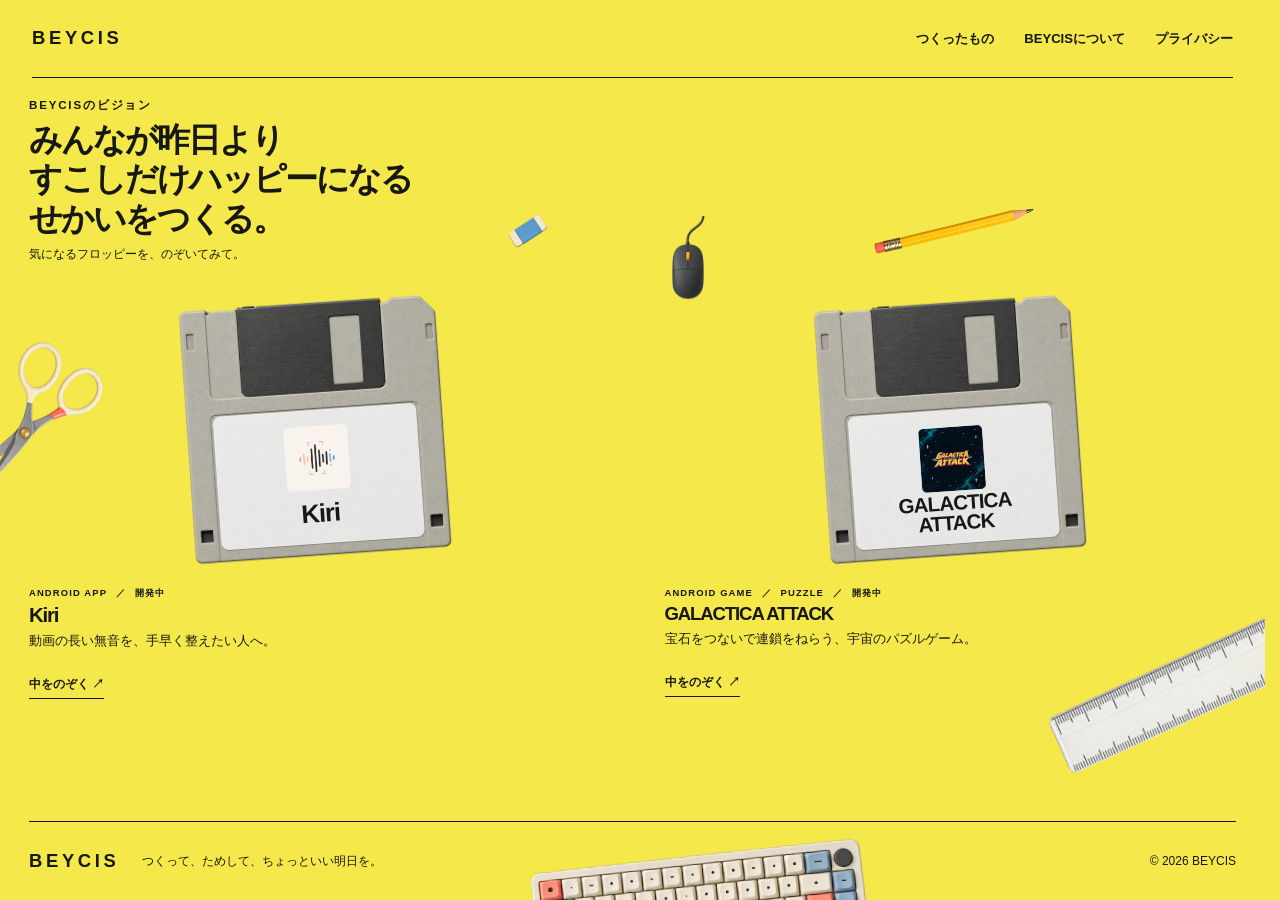
==== index.html @ c4d6bfc3 "トップと製品ページのヘッダーを統一" ====
<!doctype html>
<html lang="ja">
<head>
  <meta charset="utf-8">
  <meta name="viewport" content="width=device-width, initial-scale=1">
  <meta name="description" content="好きなものと、誰かに必要なもの。その重なりから道具や遊びをつくるBEYCIS。KiriとGALACTICA ATTACKを紹介します。">
  <meta name="theme-color" content="#f4e84b">
  <title>BEYCIS — つくって、ためして、ちょっといい明日を。</title>
  <link rel="stylesheet" href="assets/css/site.css?v=header-alignment-1">
</head>
<body class="home-page">
  <header class="site-header">
    <a class="wordmark" href="index.html" aria-label="BEYCIS ホーム">BEYCIS</a>
    <nav class="site-nav" aria-label="メインメニュー">
      <a href="#products">つくったもの</a>
      <a href="about.html">BEYCISについて</a>
      <a href="privacy.html">プライバシー</a>
    </nav>
  </header>

  <div class="desk-sprinkles" aria-hidden="true">
    <img class="desk-prop desk-prop--pencil" src="assets/images/desk-pencil.png" alt="">
    <img class="desk-prop desk-prop--ruler" src="assets/images/desk-ruler.png" alt="">
    <img class="desk-prop desk-prop--eraser" src="assets/images/desk-eraser.png" alt="">
    <img class="desk-prop desk-prop--scissors" src="assets/images/desk-scissors.png" alt="">
    <img class="desk-prop desk-prop--keyboard" src="assets/images/desk-keyboard.png" alt="">
    <img class="desk-prop desk-prop--mouse" src="assets/images/desk-mouse.png" alt="">
  </div>

  <main class="home-dashboard">
    <section class="products-section" id="products" aria-labelledby="products-title">
      <div class="section-heading">
        <div>
          <p class="eyebrow">BEYCISのビジョン</p>
          <h2 id="products-title">みんなが昨日より<br>すこしだけハッピーになる<br>せかいをつくる。</h2>
          <p>気になるフロッピーを、のぞいてみて。</p>
          <div class="carousel-controls" role="group" aria-label="製品を移動">
            <button class="carousel-button" type="button" data-carousel-previous aria-label="前の製品へ" disabled>←</button>
            <button class="carousel-button" type="button" data-carousel-next aria-label="次の製品へ">→</button>
          </div>
        </div>
      </div>

      <div class="product-carousel" data-product-carousel>
        <div class="product-carousel-viewport" data-carousel-viewport tabindex="0" role="region" aria-label="製品一覧。左右にスクロールできます。">
          <div class="product-grid product-track" role="list">
        <!-- 製品を追加するときは、このarticleを複製し、専用ページとロゴを設定してください。 -->
        <article class="product-card product-card--kiri" role="listitem">
          <a class="disk-link" href="products/kiri.html" aria-label="Kiriの紹介を見る">
            <span class="disk-tilt">
              <img class="disk-image" src="assets/images/floppy-disk.png" alt="Kiriのアイコンと名前を印字した白いフロッピーディスク">
              <span class="disk-label" aria-hidden="true">
                <span class="disk-app-icon disk-app-icon--kiri"><img src="assets/images/kiri-app-icon-foreground.png" alt=""></span>
                <span class="disk-name">Kiri</span>
              </span>
            </span>
          </a>
          <div class="product-copy">
            <p class="product-meta">ANDROID APP <span>／</span> 開発中</p>
            <h3>Kiri</h3>
            <p class="product-description">動画の長い無音を、手早く整えたい人へ。</p>
            <a class="text-link" href="products/kiri.html">中をのぞく <span aria-hidden="true">↗</span></a>
          </div>
        </article>

        <article class="product-card product-card--game" role="listitem">
          <a class="disk-link" href="products/galactica-attack.html" aria-label="GALACTICA ATTACKの紹介を見る">
            <span class="disk-tilt">
              <img class="disk-image" src="assets/images/floppy-disk.png" alt="GALACTICA ATTACKのロゴと名前を印字した白いフロッピーディスク">
              <span class="disk-label disk-label--galactica" aria-hidden="true">
                <span class="disk-app-icon"><img src="assets/images/galactica-app-icon.png" alt=""></span>
                <span class="disk-name">GALACTICA<br>ATTACK</span>
              </span>
            </span>
          </a>
          <div class="product-copy">
            <p class="product-meta">ANDROID GAME <span>／</span> PUZZLE <span>／</span> 開発中</p>
            <h3>GALACTICA ATTACK</h3>
            <p class="product-description">宝石をつないで連鎖をねらう、宇宙のパズルゲーム。</p>
            <a class="text-link" href="products/galactica-attack.html">中をのぞく <span aria-hidden="true">↗</span></a>
          </div>
        </article>
          </div>
        </div>
      </div>
    </section>
  </main>

  <footer class="site-footer">
    <a class="wordmark" href="index.html" aria-label="BEYCIS ホーム">BEYCIS</a>
    <p>つくって、ためして、ちょっといい明日を。</p>
    <small>© 2026 BEYCIS</small>
  </footer>
  <script src="assets/js/product-carousel.js?v=vision-4" defer></script>
</body>
</html>
---- assets/css/site.css ----
:root {
  color-scheme: light;
  /* Provisional palette: the final brand colors are still open. */
  --field: #f4e84b;
  --ink: #171714;
  --muted: #4d4d45;
  --rule: #171714;
  --paper: #fffdf3;
  --blue: #a7cdec;
  --coral: #efaa9a;
  --green: #d0dfa9;
  --content: 1240px;
  font-family: "Helvetica Neue", Arial, "Hiragino Kaku Gothic ProN", "Yu Gothic", Meiryo, sans-serif;
}

* { box-sizing: border-box; }
html { scroll-behavior: smooth; scrollbar-gutter: stable; }
body { margin: 0; color: var(--ink); background: var(--field); line-height: 1.65; }
img { display: block; max-width: 100%; }
a { color: inherit; }
.muted { color: var(--muted); }
a:focus-visible { outline: 2px solid currentColor; outline-offset: 5px; }
::selection { color: var(--field); background: var(--ink); }

.site-header,
main,
.site-footer { width: min(calc(100% - 64px), var(--content)); margin-inline: auto; }
.site-header { min-height: 78px; display: flex; align-items: center; justify-content: space-between; gap: 24px; border-bottom: 1px solid var(--rule); }
.wordmark { font-size: 1.15rem; font-weight: 900; letter-spacing: .2em; text-decoration: none; }
.accent-dot { color: #e25238; }
.site-nav { display: flex; flex-wrap: wrap; gap: 30px; }
.site-nav a { font-size: .82rem; font-weight: 700; text-decoration: none; }
.site-nav a:hover, .text-link:hover { text-decoration-thickness: 2px; text-underline-offset: 5px; }
.eyebrow { margin: 0 0 18px; font-size: .72rem; font-weight: 800; letter-spacing: .16em; }
.text-link { display: inline-flex; align-items: center; gap: .28em; padding-bottom: 3px; border-bottom: 1px solid currentColor; font-size: .9rem; font-weight: 800; text-decoration: none; }
.text-link:hover { border-bottom-width: 2px; }

.home-hero { position: relative; min-height: 620px; display: flex; align-items: center; border-bottom: 1px solid var(--rule); }
.hero-copy { max-width: 790px; padding: 88px 0 100px; }
.hero-copy h1 { margin: 0; font-size: clamp(2.6rem, 6.5vw, 5.8rem); font-weight: 800; line-height: 1.22; letter-spacing: -.075em; }
.hero-lead { margin: 26px 0 26px; font-size: 1.06rem; font-weight: 600; }
.hero-note { position: absolute; top: 18%; right: 9%; }
.paper-note { position: relative; width: fit-content; margin: 0; padding: 18px 22px; color: var(--ink); font-size: .95rem; font-weight: 700; line-height: 1.55; }
.paper-note::before { content: ""; position: absolute; top: -8px; left: 50%; width: 66px; height: 14px; transform: translateX(-50%) rotate(-2deg); background: rgba(255,255,255,.52); }
.paper-note--blue { background: var(--blue); transform: rotate(4deg); }
.paper-note--coral { background: var(--coral); transform: rotate(-3deg); }
.hero-stamp { position: absolute; right: 4%; bottom: 13%; width: 105px; height: 105px; display: grid; place-content: center; border: 1px solid var(--ink); border-radius: 50%; text-align: center; font-size: .7rem; font-weight: 800; line-height: 1.15; letter-spacing: .12em; transform: rotate(9deg); }
.hero-stamp span { font-size: .9rem; }

.home-page { position: relative; overflow-x: clip; }
@media (min-width: 901px) {
  .home-dashboard,
  .home-page .site-footer { width: min(calc(100% - 58px), var(--content)); }
}
.home-page .site-header,
.home-dashboard,
.home-page .site-footer { position: relative; z-index: 2; }
.desk-sprinkles { position: absolute; z-index: 1; top: 0; left: 0; width: 100%; height: 100svh; overflow: hidden; pointer-events: none; }
.desk-prop { position: absolute; display: block; height: auto; }
.desk-prop--pencil { top: 18.5%; left: 67%; width: 205px; transform: translateX(var(--desk-drift, 0px)) rotate(122deg); }
.desk-prop--ruler { top: 62.2%; right: -9%; width: clamp(245px, 27vw, 350px); transform: translateX(var(--desk-drift, 0px)) rotate(2deg); }
.desk-prop--eraser { top: 23%; left: 39%; width: 68px; transform: translateX(var(--desk-drift, 0px)) rotate(-11deg); }
.desk-prop--scissors { top: 40.5%; left: -4.3%; width: 180px; transform: translateX(var(--desk-drift, 0px)) rotate(105deg); }
.desk-prop--keyboard { bottom: -115px; left: 40%; width: 390px; transform: translateX(var(--desk-drift, 0px)) rotate(-3deg); }
.desk-prop--mouse { top: 24%; left: 52%; width: 60px; transform: translateX(var(--desk-drift, 0px)); }
.home-dashboard { min-height: calc(100svh - 157px); display: grid; grid-template-columns: 1fr; align-items: start; padding: 18px 0 10px; }
.home-dashboard .products-section { position: relative; min-width: 0; padding: 0; border: 0; }
.home-dashboard .section-heading { position: relative; z-index: 1; display: flex; justify-content: space-between; align-items: end; gap: 24px; margin: 0 0 2px; }
.home-dashboard .section-heading .eyebrow { margin-bottom: 5px; }
.home-dashboard .section-heading h2 { max-width: 940px; font-size: clamp(1.55rem, 2.7vw, 2.05rem); line-height: 1.2; }
.home-dashboard .section-heading > div:first-child > p:nth-of-type(2) { margin: 6px 0 12px; font-size: .78rem; }
.carousel-controls { position: static; display: flex; gap: 10px; margin-top: 12px; }
.carousel-controls[hidden] { display: none; }
.carousel-button { width: 46px; height: 46px; display: grid; place-items: center; border: 1px solid var(--ink); border-radius: 50%; color: var(--ink); background: var(--field); font: inherit; font-size: 1.2rem; cursor: pointer; transition: color .18s ease, background-color .18s ease, transform .18s ease; }
.carousel-button[hidden] { display: none; }
.carousel-button:hover:not(:disabled) { color: var(--field); background: var(--ink); transform: translateX(2px); }
.carousel-button:disabled { opacity: .34; cursor: default; }
.product-carousel-viewport { overflow-x: auto; overflow-y: hidden; scroll-snap-type: x mandatory; scroll-behavior: smooth; scrollbar-width: none; overscroll-behavior-inline: contain; padding: 0; }
.product-carousel-viewport::-webkit-scrollbar { display: none; }
.home-dashboard .product-grid { position: relative; z-index: 1; display: flex; width: 100%; max-width: none; gap: clamp(40px, 5vw, 64px); margin: 0; padding: 0; }
.home-dashboard .product-card { display: flex; flex-direction: column; align-items: stretch; gap: 6px; flex: 0 0 calc((100% - clamp(40px, 5vw, 64px)) / 2); min-width: 0; scroll-snap-align: start; }
.home-dashboard .product-card--kiri .disk-link { width: min(74%, 300px); margin: 0 auto; }
.home-dashboard .disk-link { width: min(74%, 300px); margin-inline: auto; }
.home-dashboard .disk-name { font-size: clamp(1.2rem, 2vw, 1.8rem); }
.home-dashboard .disk-label { gap: 2px; }
.home-dashboard .disk-app-icon { width: clamp(56px, 5vw, 68px); }
.home-dashboard .disk-label--galactica .disk-name { font-size: clamp(.9rem, 1.6vw, 1.35rem); line-height: .98; text-align: center; }
.home-dashboard .product-meta { margin: 0 0 4px; font-size: .59rem; }
.home-dashboard .product-copy h3 { margin: 0 0 5px; font-size: 1.28rem; line-height: 1.1; }
.home-dashboard .product-card--game .product-copy h3 { font-size: clamp(.95rem, 1.45vw, 1.25rem); }
.home-dashboard .product-description { min-height: 2.8em; font-size: .79rem; line-height: 1.5; }
.home-dashboard .product-copy .text-link { margin-top: 8px; font-size: .75rem; }
.home-page .site-footer { grid-template-columns: auto 1fr auto; min-height: 79px; }
.home-page .site-footer small { justify-self: end; }

.products-section { padding: 86px 0 108px; border-bottom: 1px solid var(--rule); }
.section-heading { display: grid; grid-template-columns: 1fr auto; align-items: end; gap: 0 24px; margin-bottom: 56px; }
.section-heading .eyebrow { grid-column: 1 / -1; }
.section-heading h2, .about-heading h2 { margin: 0; font-size: clamp(2rem, 4vw, 3.25rem); line-height: 1.25; letter-spacing: -.06em; }
.section-heading > p:last-child { max-width: 340px; margin: 0 0 4px; font-size: .9rem; }
.product-grid { display: grid; grid-template-columns: repeat(2, minmax(0, 1fr)); align-items: start; gap: 72px clamp(28px, 5vw, 76px); }
.product-card { display: flex; flex-direction: column; align-items: stretch; gap: 26px; min-width: 0; }
.product-card--kiri .disk-link { width: min(100%, 410px); margin: 8px auto 0; }
.disk-link { display: block; text-decoration: none; }
.disk-tilt { position: relative; display: block; transform: rotate(-4deg); transition: transform .22s ease; }
.disk-link:hover .disk-tilt { transform: rotate(0deg); }
.disk-image { width: 100%; height: auto; }
.disk-label { position: absolute; top: 45.5%; left: 17.2%; width: 65.5%; height: 43%; display: flex; flex-direction: column; align-items: center; justify-content: center; gap: 9px; }
.kiri-mark { width: 44px; height: 35px; display: flex; align-items: center; justify-content: center; gap: 4px; }
.kiri-mark span { width: 5px; background: var(--ink); }
.kiri-mark span:nth-child(1) { height: 14px; }
.kiri-mark span:nth-child(2) { height: 30px; }
.kiri-mark span:nth-child(3) { height: 20px; }
.disk-app-icon { width: 68px; aspect-ratio: 1; display: block; flex: 0 0 auto; overflow: hidden; border-radius: 5px; }
.disk-app-icon img { width: 100%; height: 100%; object-fit: contain; }
.disk-app-icon--kiri { background: #f8f3ec; }
.disk-name { font-size: clamp(1.5rem, 3vw, 2.25rem); font-weight: 800; letter-spacing: -.04em; }
.product-meta { margin: 0 0 7px; font-size: .68rem; font-weight: 800; letter-spacing: .12em; }
.product-meta span { padding-inline: 5px; }
.product-copy h3 { margin: 0 0 12px; font-size: 2.6rem; line-height: 1; letter-spacing: -.06em; }
.product-for { margin: 0 0 9px; font-weight: 800; }
.product-description { margin: 0; max-width: 34em; font-size: .92rem; }
.maker-note { width: fit-content; max-width: 100%; margin: 20px 0 24px; padding: 8px 12px; background: var(--coral); font-size: .82rem; font-weight: 700; transform: rotate(-1deg); }
.product-copy .text-link { font-size: .83rem; }
.product-card--game .product-copy h3 { font-size: clamp(2rem, 4vw, 2.6rem); }
.maker-note--blue { background: var(--blue); }
.desk-note { display: flex; flex-direction: column; align-items: flex-start; gap: 22px; }
.product-grid > .desk-note { grid-column: 1 / -1; flex-direction: row; align-items: center; flex-wrap: wrap; }
.desk-note-caption { margin: 0; font-size: .9rem; font-weight: 700; line-height: 1.8; }
.desk-note-index { padding-top: 12px; border-top: 1px solid var(--rule); font-size: .64rem; font-weight: 800; letter-spacing: .16em; }

.about-section { display: grid; grid-template-columns: 1fr 1fr; gap: 56px; padding: 86px 0 104px; }
.about-heading h2 { font-size: clamp(2rem, 4vw, 3.2rem); }
.about-copy { max-width: 600px; font-size: .98rem; }
.about-copy > p { margin: 0 0 18px; }
.operator-info { margin: 36px 0 0; border-top: 1px solid var(--rule); font-size: .82rem; }
.operator-info div { display: grid; grid-template-columns: 120px 1fr; gap: 20px; padding: 10px 0; border-bottom: 1px solid var(--rule); }
.operator-info dt { font-weight: 700; }
.operator-info dd { margin: 0; }
.about-main section { margin-top: 42px; }
.about-manifesto { margin: 24px 0 32px; padding: 15px 18px; background: var(--blue); font-weight: 800; }
.about-principles { display: grid; gap: 0; margin: 18px 0 22px; padding: 0; list-style: none; }
.about-principles li { padding: 12px 0; border-top: 1px solid var(--rule); font-weight: 700; }
.site-footer { display: grid; grid-template-columns: auto 1fr auto auto; align-items: center; gap: 22px; min-height: 86px; border-top: 1px solid var(--rule); }
.site-footer p, .site-footer small { margin: 0; font-size: .75rem; line-height: 1.2; }
.site-footer > a:not(.wordmark) { font-size: .78rem; font-weight: 700; }

.product-page main { padding-bottom: 100px; }
.breadcrumb { margin: 24px 0; font-size: .76rem; }
.breadcrumb a { text-decoration-thickness: 1px; text-underline-offset: 3px; }
.product-hero { display: grid; grid-template-columns: 1.05fr .95fr; align-items: center; gap: 60px; min-height: 490px; padding: 32px 4% 72px; border-bottom: 1px solid var(--rule); }
.product-hero h1 { margin: 0 0 20px; font-size: clamp(3.2rem, 7vw, 6rem); line-height: .95; letter-spacing: -.08em; }
.product-hero .lead { max-width: 540px; margin: 0 0 24px; font-size: 1.08rem; font-weight: 600; }
.status-label { display: inline-block; padding: 5px 10px; border: 1px solid var(--rule); font-size: .72rem; font-weight: 800; letter-spacing: .08em; }
.product-visual { width: min(100%, 300px); margin: auto; }
.product-visual .disk-label { gap: 2px; }
.product-visual .disk-app-icon { width: clamp(56px, 5vw, 68px); }
.product-visual .disk-name { font-size: clamp(1.2rem, 2vw, 1.8rem); }
.product-visual .disk-label--galactica .disk-name { font-size: clamp(.9rem, 1.6vw, 1.35rem); line-height: .98; text-align: center; }
.detail-section { padding: 76px 0; border-bottom: 1px solid var(--rule); }
.detail-section h2 { margin: 0 0 24px; font-size: clamp(1.7rem, 4vw, 2.5rem); letter-spacing: -.05em; }
.detail-intro { max-width: 720px; }
.feature-grid { display: grid; grid-template-columns: repeat(2, 1fr); gap: 0 50px; margin-top: 36px; }
.feature { padding: 22px 0; border-top: 1px solid var(--rule); }
.feature h3 { margin: 0 0 8px; font-size: 1.02rem; }
.feature p { margin: 0; font-size: .9rem; }
.steps-grid { display: grid; grid-template-columns: repeat(4, 1fr); gap: 22px; margin-top: 32px; }
.step { padding-top: 14px; border-top: 1px solid var(--rule); }
.step b { display: block; margin-bottom: 14px; font-size: .78rem; letter-spacing: .12em; }
.step h3 { margin: 0 0 8px; font-size: 1rem; }
.step p { margin: 0; font-size: .87rem; }
.screenshots { display: grid; grid-template-columns: repeat(2, minmax(0, 1fr)); gap: 28px; margin-top: 34px; }
.screenshot { margin: 0; }
.screenshot-zoom { display: block; width: min(100%, 240px); margin: 0 auto; cursor: zoom-in; }
.screenshot-zoom img { display: block; width: 100%; height: auto; border: 1px solid var(--rule); transition: transform .18s ease; }
.screenshot-zoom:hover img { transform: scale(1.015); }
.screenshot-hint { margin: -12px 0 24px; color: var(--muted); font-size: .78rem; }
.screenshot figcaption { margin-top: 12px; text-align: center; font-size: .82rem; }
.price-line { padding: 22px 0; border-top: 1px solid var(--rule); border-bottom: 1px solid var(--rule); font-size: 1.1rem; font-weight: 800; }
.detail-note { max-width: 760px; margin-top: 18px; padding: 17px 20px; background: var(--paper); font-size: .88rem; }
.back-link { display: inline-block; margin-top: 42px; font-size: .86rem; font-weight: 800; }

.legal-main { width: min(calc(100% - 64px), 760px); margin-inline: auto; padding: 68px 0 88px; }
.legal-main h1 { margin: 0 0 12px; font-size: clamp(2.2rem, 6vw, 3.8rem); line-height: 1.15; letter-spacing: -.07em; }
.legal-main h2 { margin: 38px 0 10px; font-size: 1.2rem; }
.legal-main p { margin: 0 0 16px; }
.legal-main a { text-decoration-thickness: 1px; text-underline-offset: 3px; }
.legal-footer { padding-top: 16px; }

@media (max-width: 900px) {
  .site-header, main, .site-footer { width: min(calc(100% - 40px), var(--content)); }
  .legal-main { width: min(calc(100% - 40px), 760px); }
  .home-hero { min-height: 570px; }
  .home-dashboard { padding-block: 8px; }
  .home-dashboard .product-grid { gap: clamp(42px, 6vw, 64px); }
  .home-dashboard .product-card { flex-basis: min(78vw, 760px); grid-template-columns: minmax(250px, .9fr) minmax(0, 1fr); }
  .hero-note { top: 10%; right: 4%; }
  .hero-stamp { right: 2%; bottom: 8%; }
  .product-grid { grid-template-columns: repeat(2, minmax(0, 1fr)); gap: 52px 28px; }
  .product-card { max-width: none; }
  .desk-note { flex-direction: row; align-items: center; flex-wrap: wrap; }
  .desk-note-index { flex-basis: 100%; }
  .about-section { gap: 36px; }
  .product-hero { gap: 30px; }
  .steps-grid { grid-template-columns: repeat(2, 1fr); }
}

@media (max-width: 620px) {
  .site-header, main, .site-footer { width: min(calc(100% - 32px), var(--content)); }
  .legal-main { width: min(calc(100% - 32px), 760px); padding: 48px 0 64px; }
  .site-header { min-height: 70px; align-items: flex-start; flex-direction: column; justify-content: center; gap: 10px; padding: 14px 0; }
  .site-nav { gap: 18px; }
  .site-nav a { font-size: .74rem; }
  .home-hero { min-height: 580px; align-items: flex-start; }
  .home-dashboard { min-height: 0; gap: 50px; padding: 50px 0 62px; }
  .home-dashboard .section-heading { margin-bottom: 30px; }
  .home-dashboard .section-heading h2 { font-size: 1.45rem; }
  .home-dashboard .product-grid { grid-template-columns: 1fr; gap: 42px; }
  .desk-sprinkles { display: none; }
  .home-dashboard .product-card { grid-template-columns: 1fr; gap: 12px; flex-basis: 82vw; max-width: 560px; margin-inline: 0; }
  .home-dashboard .product-card--kiri .disk-link,
  .home-dashboard .disk-link { width: min(100%, 310px); margin-inline: auto; }
  .home-dashboard .product-card--kiri .disk-link { transform: none; }
  .home-dashboard .product-meta { font-size: .66rem; }
  .home-dashboard .product-copy h3,
  .home-dashboard .product-card--game .product-copy h3 { font-size: 1.55rem; }
  .home-dashboard .product-description { min-height: 0; font-size: .88rem; }
  .home-dashboard .product-copy .text-link { font-size: .83rem; }
  .hero-copy { padding: 86px 0 142px; }
  .hero-copy h1 { font-size: clamp(2.25rem, 10vw, 3.5rem); }
  .hero-lead { font-size: .9rem; }
  .hero-note { top: auto; right: 4%; bottom: 24px; }
  .paper-note { padding: 14px 17px; font-size: .82rem; }
  .hero-stamp { right: auto; left: 0; bottom: 23px; width: 76px; height: 76px; font-size: .56rem; }
  .products-section { padding: 62px 0 72px; }
  .section-heading { grid-template-columns: 1fr; gap: 10px; margin-bottom: 36px; }
  .section-heading h2 { font-size: 2rem; }
  .section-heading > p:last-child { font-size: .84rem; }
  .product-card { grid-template-columns: 1fr; gap: 12px; max-width: 420px; margin-inline: auto; }
  .product-grid { grid-template-columns: 1fr; gap: 54px; }
  .product-grid > .desk-note { grid-column: auto; }
  .product-card { display: flex; max-width: 420px; }
  .disk-tilt { width: min(82%, 310px); margin-inline: auto; }
  .disk-name { font-size: 2rem; }
  .product-copy { padding: 0 8px; }
  .desk-note { gap: 16px; }
  .desk-note-caption { font-size: .82rem; }
  .about-section { grid-template-columns: 1fr; gap: 24px; padding: 62px 0 72px; }
  .about-heading h2 { font-size: 2.15rem; }
  .about-copy { font-size: .88rem; }
  .operator-info div { grid-template-columns: 92px 1fr; gap: 12px; }
  .site-footer { grid-template-columns: 1fr 1fr; gap: 10px 18px; padding: 18px 0; }
  .home-page .site-footer { grid-template-columns: auto 1fr; align-items: center; }
  .home-page .site-footer p { grid-column: 2; grid-row: 1; justify-self: start; }
  .home-page .site-footer small { grid-column: 2; grid-row: 2; justify-self: start; }
  .site-footer p { grid-column: 1 / -1; grid-row: 2; }
  .site-footer > a:not(.wordmark) { justify-self: end; }
  .site-footer small { justify-self: end; grid-column: 2; grid-row: 3; }
  .product-hero { grid-template-columns: 1fr; gap: 26px; padding: 30px 0 52px; }
  .product-hero h1 { font-size: 4.2rem; }
  .product-hero .lead { font-size: .95rem; }
  .product-visual { width: min(100%, 300px); }
  .detail-section { padding: 56px 0; }
  .feature-grid, .screenshots { grid-template-columns: 1fr; }
  .feature-grid { gap: 0; }
  .steps-grid { grid-template-columns: 1fr 1fr; gap: 22px 16px; }
}

@media (max-width: 760px) and (min-width: 621px) {
  .home-dashboard { align-content: center; gap: 28px; padding-block: 34px; }
  .desk-prop--keyboard { display: none; }
}

@media (prefers-reduced-motion: reduce) {
  html { scroll-behavior: auto; }
  *, *::before, *::after { transition-duration: .01ms !important; }
}
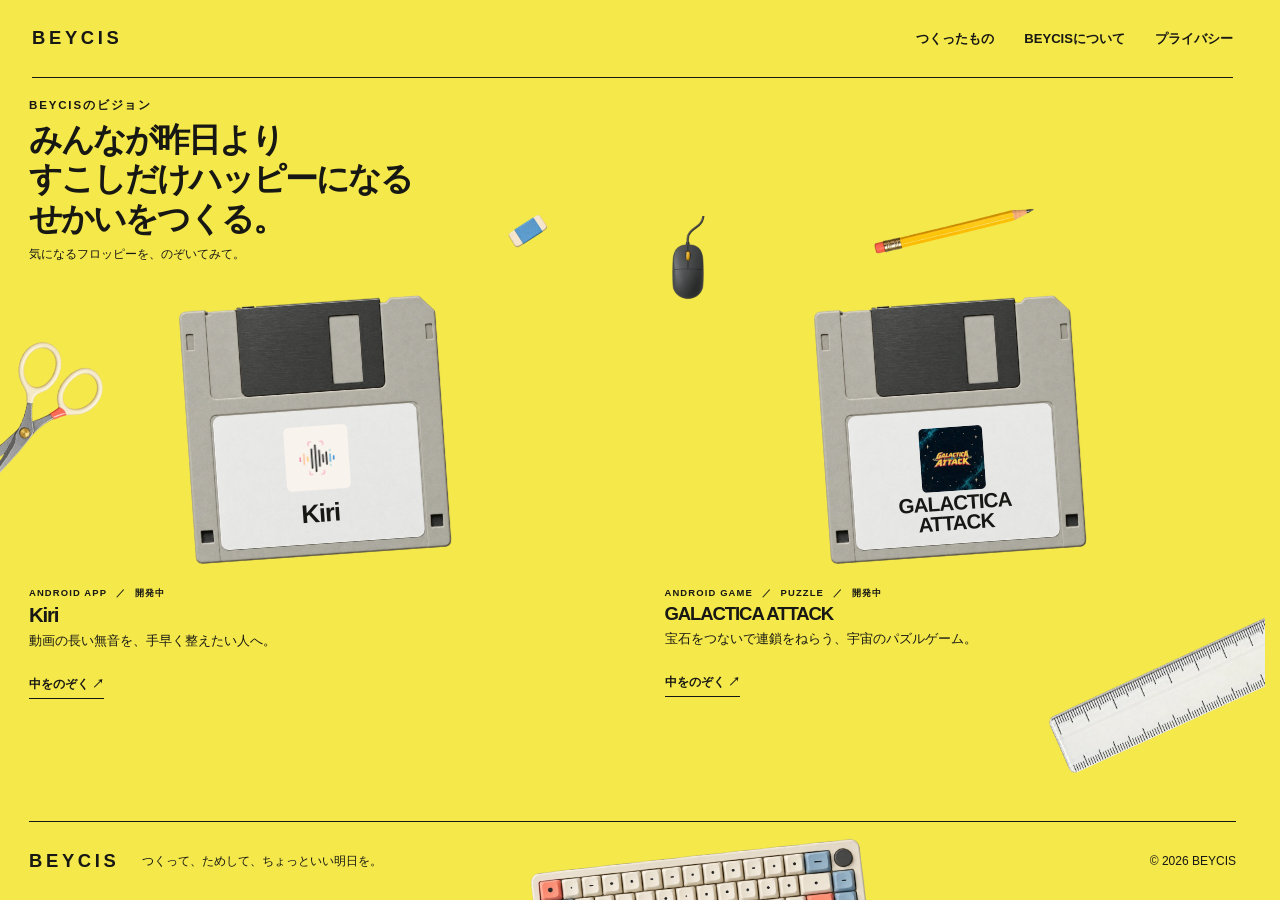
==== commit d38f4310: "製品画像を高品質WebPに最適化" ====
--- a/index.html
+++ b/index.html
@@ -19,12 +19,12 @@
   </header>
 
   <div class="desk-sprinkles" aria-hidden="true">
-    <img class="desk-prop desk-prop--pencil" src="assets/images/desk-pencil.png" alt="">
-    <img class="desk-prop desk-prop--ruler" src="assets/images/desk-ruler.png" alt="">
-    <img class="desk-prop desk-prop--eraser" src="assets/images/desk-eraser.png" alt="">
-    <img class="desk-prop desk-prop--scissors" src="assets/images/desk-scissors.png" alt="">
-    <img class="desk-prop desk-prop--keyboard" src="assets/images/desk-keyboard.png" alt="">
-    <img class="desk-prop desk-prop--mouse" src="assets/images/desk-mouse.png" alt="">
+    <img class="desk-prop desk-prop--pencil" src="assets/images/optimized/desk-pencil.webp" alt="">
+    <img class="desk-prop desk-prop--ruler" src="assets/images/optimized/desk-ruler.webp" alt="">
+    <img class="desk-prop desk-prop--eraser" src="assets/images/optimized/desk-eraser.webp" alt="">
+    <img class="desk-prop desk-prop--scissors" src="assets/images/optimized/desk-scissors.webp" alt="">
+    <img class="desk-prop desk-prop--keyboard" src="assets/images/optimized/desk-keyboard.webp" alt="">
+    <img class="desk-prop desk-prop--mouse" src="assets/images/optimized/desk-mouse.webp" alt="">
   </div>
 
   <main class="home-dashboard">
@@ -48,9 +48,9 @@
         <article class="product-card product-card--kiri" role="listitem">
           <a class="disk-link" href="products/kiri.html" aria-label="Kiriの紹介を見る">
             <span class="disk-tilt">
-              <img class="disk-image" src="assets/images/floppy-disk.png" alt="Kiriのアイコンと名前を印字した白いフロッピーディスク">
+              <img class="disk-image" src="assets/images/optimized/floppy-disk.webp" alt="Kiriのアイコンと名前を印字した白いフロッピーディスク">
               <span class="disk-label" aria-hidden="true">
-                <span class="disk-app-icon disk-app-icon--kiri"><img src="assets/images/kiri-app-icon-foreground.png" alt=""></span>
+                <span class="disk-app-icon disk-app-icon--kiri"><img src="assets/images/optimized/kiri-app-icon-foreground.webp" alt=""></span>
                 <span class="disk-name">Kiri</span>
               </span>
             </span>
@@ -66,9 +66,9 @@
         <article class="product-card product-card--game" role="listitem">
           <a class="disk-link" href="products/galactica-attack.html" aria-label="GALACTICA ATTACKの紹介を見る">
             <span class="disk-tilt">
-              <img class="disk-image" src="assets/images/floppy-disk.png" alt="GALACTICA ATTACKのロゴと名前を印字した白いフロッピーディスク">
+              <img class="disk-image" src="assets/images/optimized/floppy-disk.webp" alt="GALACTICA ATTACKのロゴと名前を印字した白いフロッピーディスク">
               <span class="disk-label disk-label--galactica" aria-hidden="true">
-                <span class="disk-app-icon"><img src="assets/images/galactica-app-icon.png" alt=""></span>
+                <span class="disk-app-icon"><img src="assets/images/optimized/galactica-app-icon.webp" alt=""></span>
                 <span class="disk-name">GALACTICA<br>ATTACK</span>
               </span>
             </span>
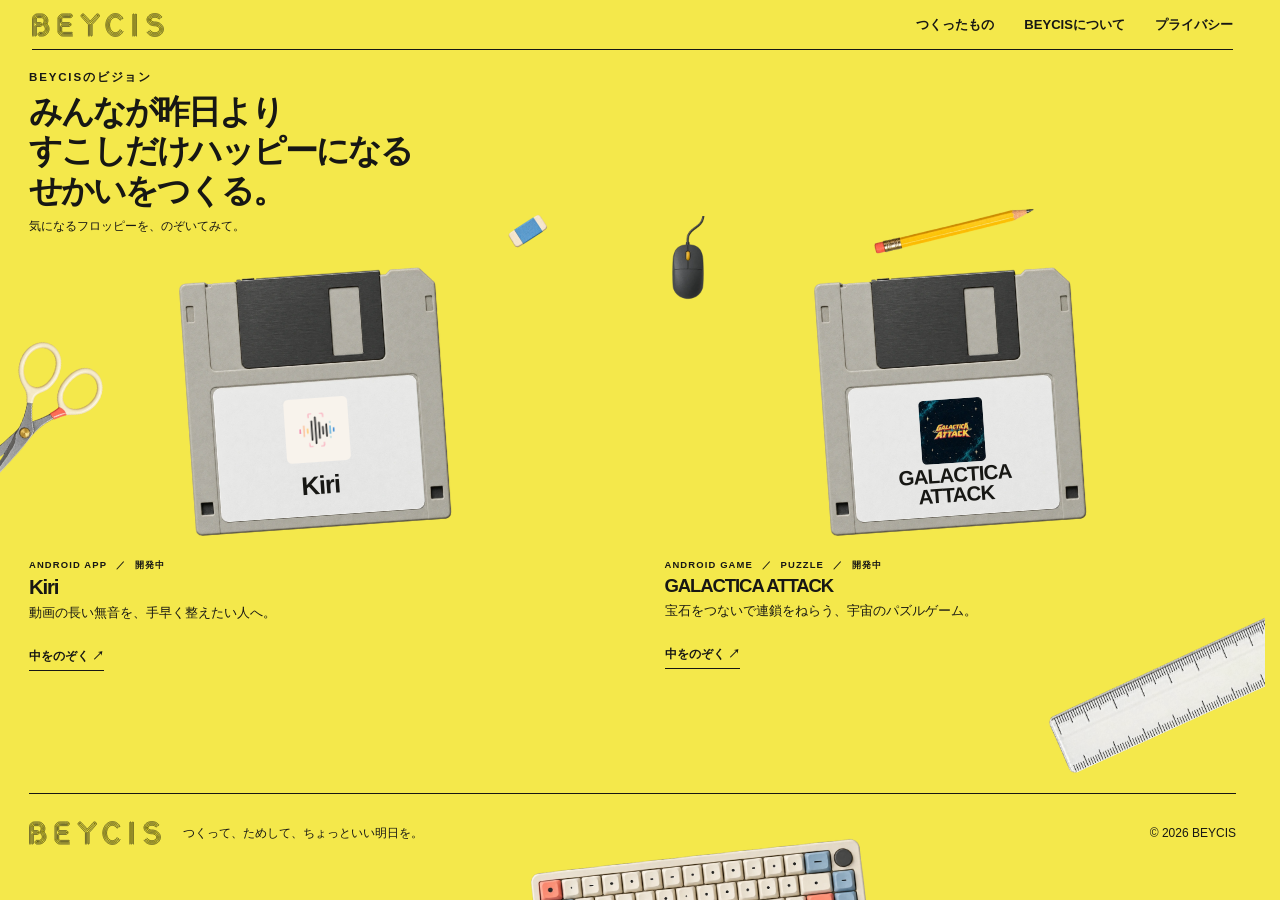
==== commit 91668350: "Apply approved BEYCIS wordmark v02" ====
--- a/index.html
+++ b/index.html
@@ -10,7 +10,7 @@
 </head>
 <body class="home-page">
   <header class="site-header">
-    <a class="wordmark" href="index.html" aria-label="BEYCIS ホーム">BEYCIS</a>
+    <a class="wordmark" href="index.html" aria-label="BEYCIS ホーム"><img src="assets/brand/BEYCIS_logo_ink.svg" alt="BEYCIS"></a>
     <nav class="site-nav" aria-label="メインメニュー">
       <a href="#products">つくったもの</a>
       <a href="about.html">BEYCISについて</a>
@@ -87,7 +87,7 @@
   </main>
 
   <footer class="site-footer">
-    <a class="wordmark" href="index.html" aria-label="BEYCIS ホーム">BEYCIS</a>
+    <a class="wordmark" href="index.html" aria-label="BEYCIS ホーム"><img src="assets/brand/BEYCIS_logo_ink.svg" alt="BEYCIS"></a>
     <p>つくって、ためして、ちょっといい明日を。</p>
     <small>© 2026 BEYCIS</small>
   </footer>
--- a/assets/css/site.css
+++ b/assets/css/site.css
@@ -25,8 +25,9 @@
 .site-header,
 main,
 .site-footer { width: min(calc(100% - 64px), var(--content)); margin-inline: auto; }
-.site-header { min-height: 78px; display: flex; align-items: center; justify-content: space-between; gap: 24px; border-bottom: 1px solid var(--rule); }
-.wordmark { font-size: 1.15rem; font-weight: 900; letter-spacing: .2em; text-decoration: none; }
+.site-header { min-height: 50px; display: flex; align-items: center; justify-content: space-between; gap: 24px; border-bottom: 1px solid var(--rule); }
+.wordmark { display: inline-flex; flex: 0 0 auto; align-items: center; text-decoration: none; }
+.wordmark img { display: block; width: auto; height: 24px; }
 .accent-dot { color: #e25238; }
 .site-nav { display: flex; flex-wrap: wrap; gap: 30px; }
 .site-nav a { font-size: .82rem; font-weight: 700; text-decoration: none; }
@@ -187,6 +188,29 @@
 .legal-main a { text-decoration-thickness: 1px; text-underline-offset: 3px; }
 .legal-footer { padding-top: 16px; }
 
+.kiri-policy-main { padding-top: 34px; }
+.kiri-policy-main .breadcrumb { margin: 0 0 18px; }
+.policy-toolbar { display: flex; justify-content: space-between; align-items: center; gap: 18px; padding-bottom: 14px; margin-bottom: 34px; border-bottom: 1px solid var(--rule); }
+.policy-toolbar .eyebrow { margin: 0; }
+.policy-language { display: flex; align-items: center; gap: 10px; font-size: .8rem; }
+.policy-language a { text-decoration: none; border-bottom: 1px solid currentColor; }
+.policy-language [aria-current="page"] { font-weight: 800; border-bottom: 2px solid currentColor; }
+.kiri-policy { line-height: 1.9; overflow-wrap: break-word; }
+.kiri-policy h1 { margin: 0 0 34px; font-size: clamp(1.9rem, 5vw, 3.2rem); line-height: 1.2; letter-spacing: -.06em; }
+.kiri-policy h2 { margin: 38px 0 14px; padding-top: 18px; border-top: 1px solid var(--rule); font-size: clamp(1.12rem, 2.2vw, 1.35rem); line-height: 1.5; letter-spacing: -.025em; }
+.kiri-policy p { margin: 0 0 18px; line-height: 1.9; }
+.kiri-policy ul { margin: 0 0 20px; padding-left: 1.35em; }
+.kiri-policy li { margin: 0 0 .7em; padding-left: .1em; line-height: 1.9; }
+.kiri-policy li:last-child { margin-bottom: 0; }
+@media (max-width: 620px) {
+  .kiri-policy-main { padding-top: 28px; }
+  .policy-toolbar { align-items: flex-start; flex-direction: column; gap: 12px; margin-bottom: 28px; }
+  .policy-language { gap: 12px; }
+  .kiri-policy h1 { margin-bottom: 28px; font-size: clamp(1.45rem, 7vw, 2.45rem); }
+  .kiri-policy h2 { margin-top: 32px; padding-top: 16px; }
+}
+
+
 @media (max-width: 900px) {
   .site-header, main, .site-footer { width: min(calc(100% - 40px), var(--content)); }
   .legal-main { width: min(calc(100% - 40px), 760px); }
@@ -208,9 +232,10 @@
 @media (max-width: 620px) {
   .site-header, main, .site-footer { width: min(calc(100% - 32px), var(--content)); }
   .legal-main { width: min(calc(100% - 32px), 760px); padding: 48px 0 64px; }
-  .site-header { min-height: 70px; align-items: flex-start; flex-direction: column; justify-content: center; gap: 10px; padding: 14px 0; }
-  .site-nav { gap: 18px; }
-  .site-nav a { font-size: .74rem; }
+  .wordmark img { height: 22px; }
+  .site-header { min-height: 40px; align-items: center; flex-direction: row; justify-content: space-between; gap: 8px; padding: 6px 0; }
+  .site-nav { flex: 1 1 auto; min-width: 0; justify-content: flex-end; gap: 4px 8px; }
+  .site-nav a { font-size: .64rem; }
   .home-hero { min-height: 580px; align-items: flex-start; }
   .home-dashboard { min-height: 0; gap: 50px; padding: 50px 0 62px; }
   .home-dashboard .section-heading { margin-bottom: 30px; }
@@ -267,8 +292,25 @@
 }
 
 @media (max-width: 760px) and (min-width: 621px) {
+  .wordmark img { height: 24px; }
   .home-dashboard { align-content: center; gap: 28px; padding-block: 34px; }
   .desk-prop--keyboard { display: none; }
+}
+
+@media (max-width: 360px) {
+  .site-header { min-height: 0; align-items: flex-start; flex-direction: column; justify-content: center; gap: 6px; padding: 6px 0; }
+  .site-nav { width: 100%; justify-content: flex-start; gap: 8px 14px; }
+}
+
+@media (max-width: 360px) {
+  .site-footer { grid-template-columns: minmax(0, 1fr); }
+  .site-footer .wordmark,
+  .site-footer p,
+  .site-footer > a:not(.wordmark),
+  .site-footer small { grid-column: 1; grid-row: auto; justify-self: start; }
+  .home-page .site-footer { grid-template-columns: minmax(0, 1fr); }
+  .home-page .site-footer p,
+  .home-page .site-footer small { grid-column: 1; grid-row: auto; justify-self: start; }
 }
 
 @media (prefers-reduced-motion: reduce) {
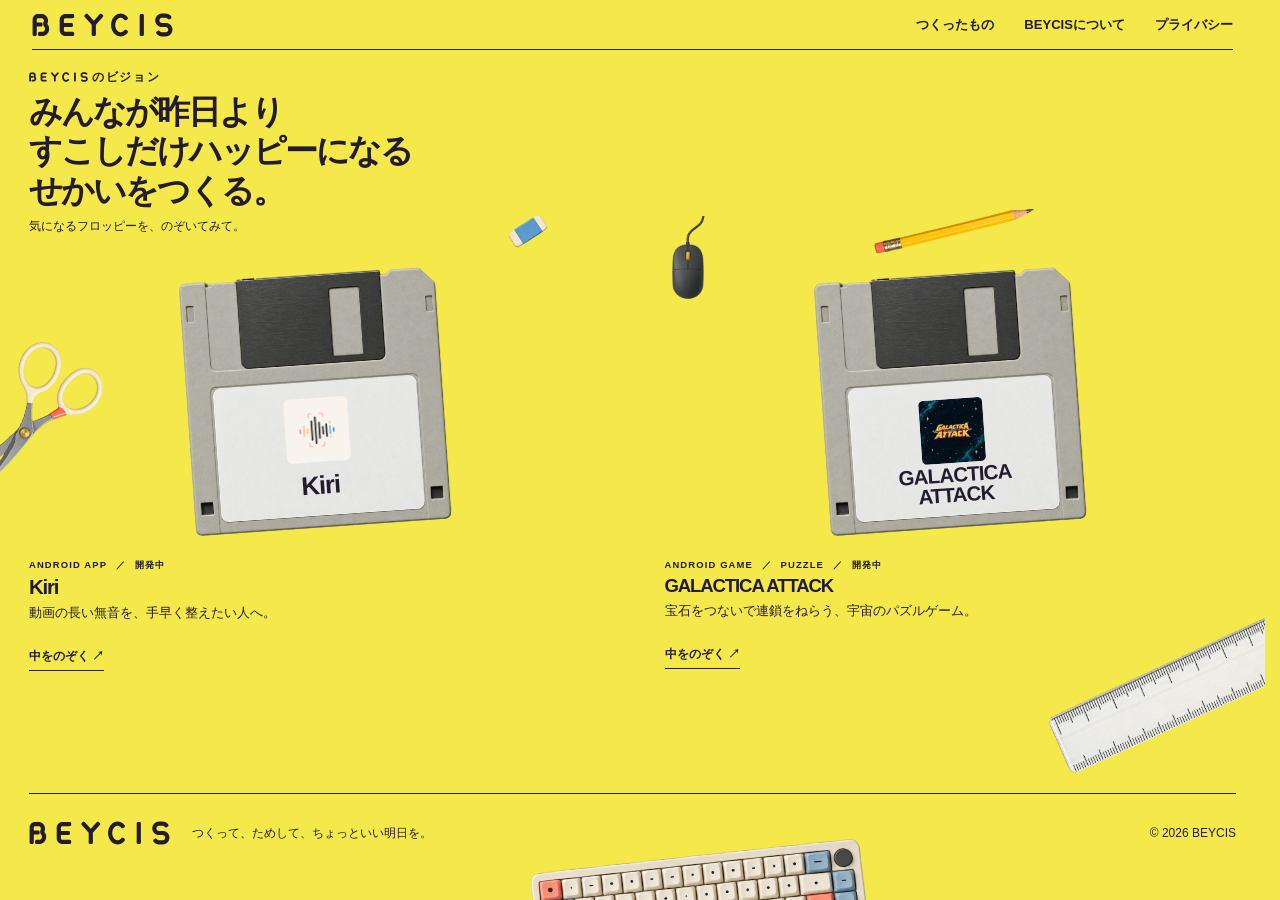
==== commit 00e5cbc0: "Use BEYCIS wordmark in vision label" ====
--- a/index.html
+++ b/index.html
@@ -31,7 +31,7 @@
     <section class="products-section" id="products" aria-labelledby="products-title">
       <div class="section-heading">
         <div>
-          <p class="eyebrow">BEYCISのビジョン</p>
+          <p class="eyebrow"><img class="vision-wordmark" src="assets/brand/BEYCIS_logo_ink.svg" alt="BEYCIS">のビジョン</p>
           <h2 id="products-title">みんなが昨日より<br>すこしだけハッピーになる<br>せかいをつくる。</h2>
           <p>気になるフロッピーを、のぞいてみて。</p>
           <div class="carousel-controls" role="group" aria-label="製品を移動">
--- a/assets/css/site.css
+++ b/assets/css/site.css
@@ -2,9 +2,9 @@
   color-scheme: light;
   /* Provisional palette: the final brand colors are still open. */
   --field: #f4e84b;
-  --ink: #171714;
-  --muted: #4d4d45;
-  --rule: #171714;
+  --ink: #231b2f;
+  --muted: #4b4456;
+  --rule: #231b2f;
   --paper: #fffdf3;
   --blue: #a7cdec;
   --coral: #efaa9a;
@@ -33,6 +33,7 @@
 .site-nav a { font-size: .82rem; font-weight: 700; text-decoration: none; }
 .site-nav a:hover, .text-link:hover { text-decoration-thickness: 2px; text-underline-offset: 5px; }
 .eyebrow { margin: 0 0 18px; font-size: .72rem; font-weight: 800; letter-spacing: .16em; }
+.vision-wordmark { display: inline-block; width: auto; height: 10px; margin-right: .35em; vertical-align: -1px; }
 .text-link { display: inline-flex; align-items: center; gap: .28em; padding-bottom: 3px; border-bottom: 1px solid currentColor; font-size: .9rem; font-weight: 800; text-decoration: none; }
 .text-link:hover { border-bottom-width: 2px; }
 
@@ -232,7 +233,7 @@
 @media (max-width: 620px) {
   .site-header, main, .site-footer { width: min(calc(100% - 32px), var(--content)); }
   .legal-main { width: min(calc(100% - 32px), 760px); padding: 48px 0 64px; }
-  .wordmark img { height: 22px; }
+  .wordmark img { height: 16px; }
   .site-header { min-height: 40px; align-items: center; flex-direction: row; justify-content: space-between; gap: 8px; padding: 6px 0; }
   .site-nav { flex: 1 1 auto; min-width: 0; justify-content: flex-end; gap: 4px 8px; }
   .site-nav a { font-size: .64rem; }
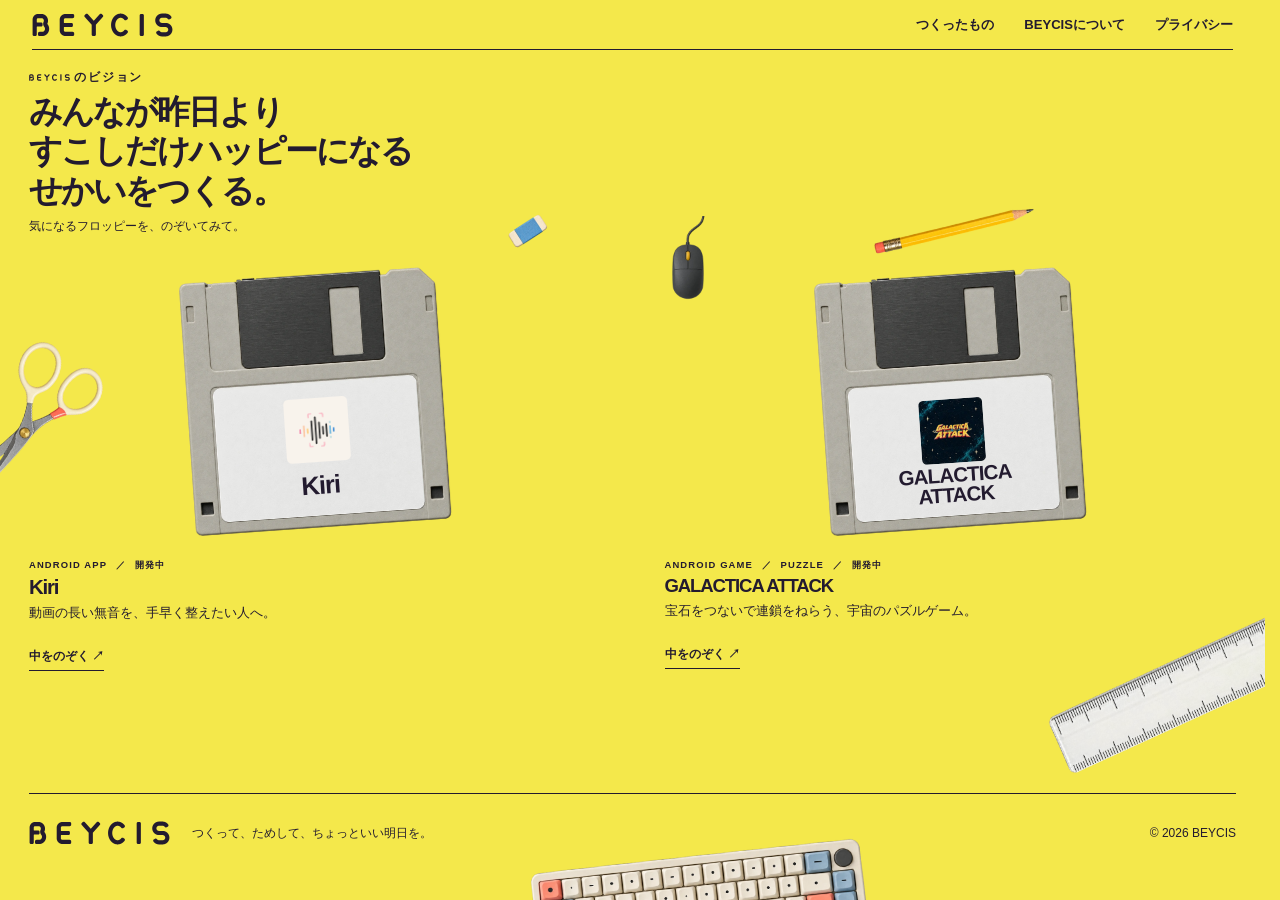
==== commit defd0545: "Constrain vision wordmark size in markup" ====
--- a/index.html
+++ b/index.html
@@ -6,7 +6,7 @@
   <meta name="description" content="好きなものと、誰かに必要なもの。その重なりから道具や遊びをつくるBEYCIS。KiriとGALACTICA ATTACKを紹介します。">
   <meta name="theme-color" content="#f4e84b">
   <title>BEYCIS — つくって、ためして、ちょっといい明日を。</title>
-  <link rel="stylesheet" href="assets/css/site.css?v=header-alignment-1">
+  <link rel="stylesheet" href="assets/css/site.css?v=vision-wordmark-2">
 </head>
 <body class="home-page">
   <header class="site-header">
@@ -31,7 +31,7 @@
     <section class="products-section" id="products" aria-labelledby="products-title">
       <div class="section-heading">
         <div>
-          <p class="eyebrow"><img class="vision-wordmark" src="assets/brand/BEYCIS_logo_ink.svg" alt="BEYCIS">のビジョン</p>
+          <p class="eyebrow"><img class="vision-wordmark" src="assets/brand/BEYCIS_logo_ink.svg" alt="BEYCIS" width="41" height="7">のビジョン</p>
           <h2 id="products-title">みんなが昨日より<br>すこしだけハッピーになる<br>せかいをつくる。</h2>
           <p>気になるフロッピーを、のぞいてみて。</p>
           <div class="carousel-controls" role="group" aria-label="製品を移動">
--- a/assets/css/site.css
+++ b/assets/css/site.css
@@ -33,7 +33,7 @@
 .site-nav a { font-size: .82rem; font-weight: 700; text-decoration: none; }
 .site-nav a:hover, .text-link:hover { text-decoration-thickness: 2px; text-underline-offset: 5px; }
 .eyebrow { margin: 0 0 18px; font-size: .72rem; font-weight: 800; letter-spacing: .16em; }
-.vision-wordmark { display: inline-block; width: auto; height: 10px; margin-right: .35em; vertical-align: -1px; }
+.vision-wordmark { display: inline-block; width: auto; height: 7px; margin-right: .35em; vertical-align: 0; }
 .text-link { display: inline-flex; align-items: center; gap: .28em; padding-bottom: 3px; border-bottom: 1px solid currentColor; font-size: .9rem; font-weight: 800; text-decoration: none; }
 .text-link:hover { border-bottom-width: 2px; }
 
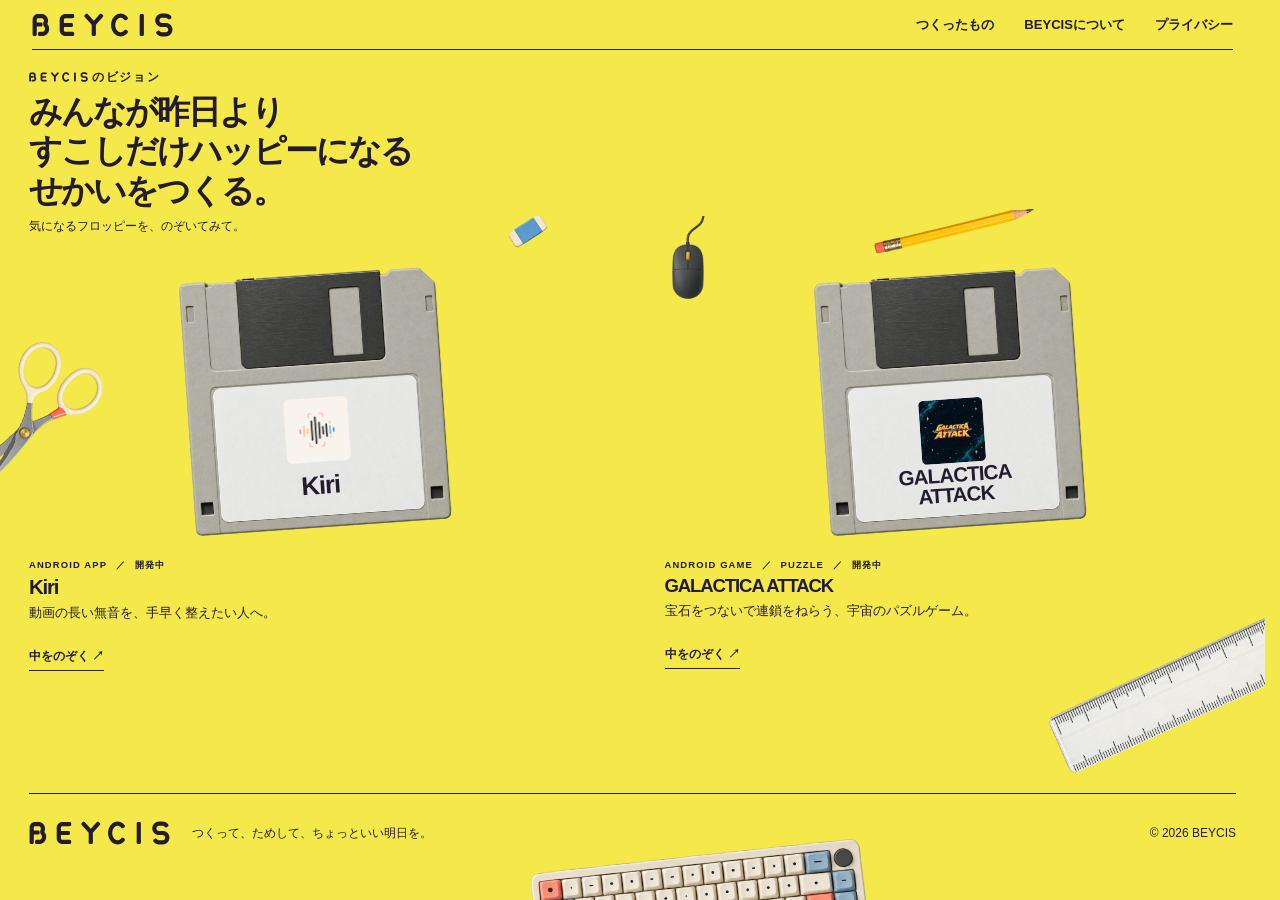
==== commit 015f08d7: "Set vision wordmark size to 10px" ====
--- a/index.html
+++ b/index.html
@@ -6,7 +6,7 @@
   <meta name="description" content="好きなものと、誰かに必要なもの。その重なりから道具や遊びをつくるBEYCIS。KiriとGALACTICA ATTACKを紹介します。">
   <meta name="theme-color" content="#f4e84b">
   <title>BEYCIS — つくって、ためして、ちょっといい明日を。</title>
-  <link rel="stylesheet" href="assets/css/site.css?v=vision-wordmark-2">
+  <link rel="stylesheet" href="assets/css/site.css?v=vision-wordmark-3">
 </head>
 <body class="home-page">
   <header class="site-header">
@@ -31,7 +31,7 @@
     <section class="products-section" id="products" aria-labelledby="products-title">
       <div class="section-heading">
         <div>
-          <p class="eyebrow"><img class="vision-wordmark" src="assets/brand/BEYCIS_logo_ink.svg" alt="BEYCIS" width="41" height="7">のビジョン</p>
+          <p class="eyebrow"><img class="vision-wordmark" src="assets/brand/BEYCIS_logo_ink.svg" alt="BEYCIS" width="59" height="10">のビジョン</p>
           <h2 id="products-title">みんなが昨日より<br>すこしだけハッピーになる<br>せかいをつくる。</h2>
           <p>気になるフロッピーを、のぞいてみて。</p>
           <div class="carousel-controls" role="group" aria-label="製品を移動">
--- a/assets/css/site.css
+++ b/assets/css/site.css
@@ -33,7 +33,7 @@
 .site-nav a { font-size: .82rem; font-weight: 700; text-decoration: none; }
 .site-nav a:hover, .text-link:hover { text-decoration-thickness: 2px; text-underline-offset: 5px; }
 .eyebrow { margin: 0 0 18px; font-size: .72rem; font-weight: 800; letter-spacing: .16em; }
-.vision-wordmark { display: inline-block; width: auto; height: 7px; margin-right: .35em; vertical-align: 0; }
+.vision-wordmark { display: inline-block; width: auto; height: 10px; margin-right: .35em; vertical-align: -1px; }
 .text-link { display: inline-flex; align-items: center; gap: .28em; padding-bottom: 3px; border-bottom: 1px solid currentColor; font-size: .9rem; font-weight: 800; text-decoration: none; }
 .text-link:hover { border-bottom-width: 2px; }
 
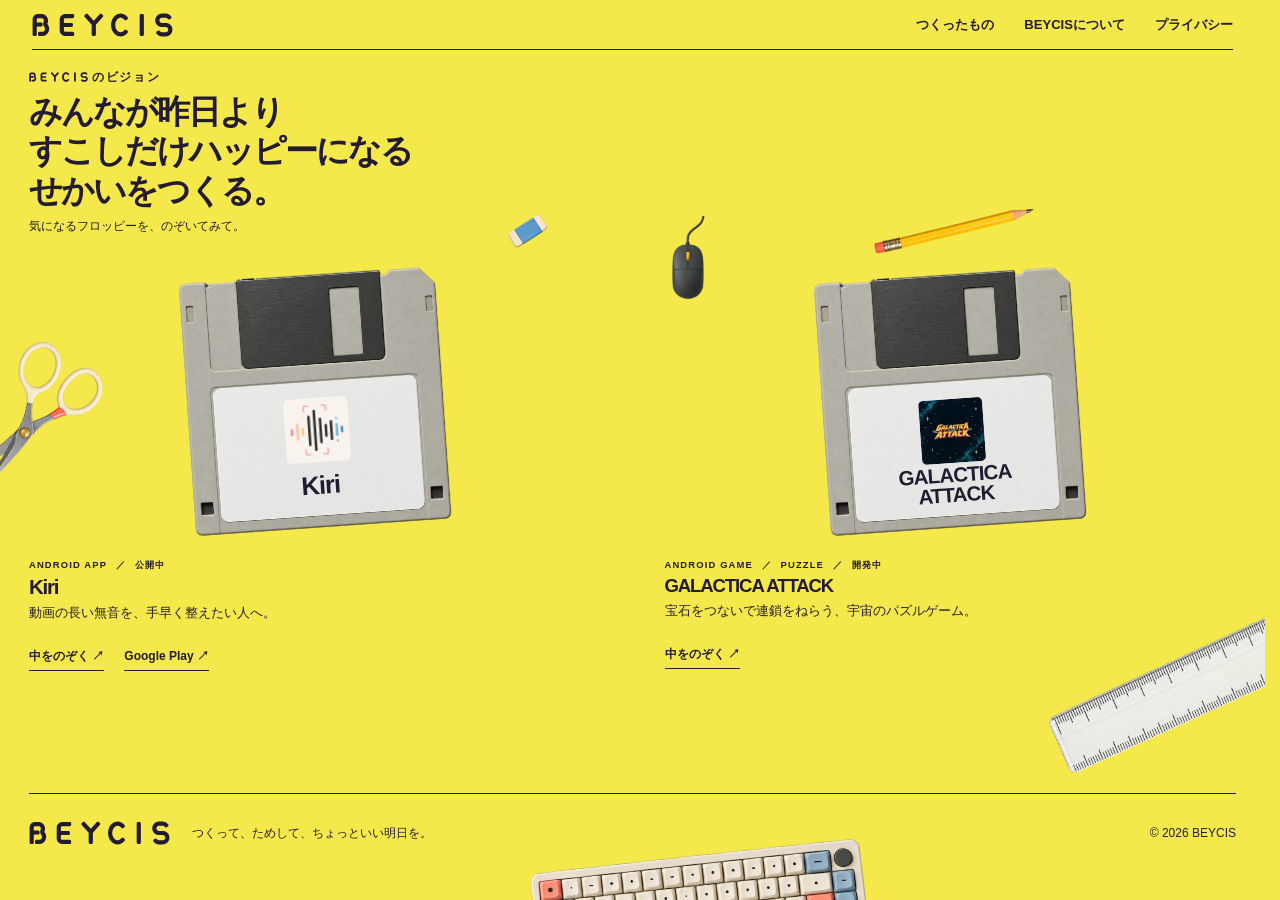
==== commit 23cd7ccf: "Update Kiri website for Google Play launch" ====
--- a/index.html
+++ b/index.html
@@ -5,8 +5,14 @@
   <meta name="viewport" content="width=device-width, initial-scale=1">
   <meta name="description" content="好きなものと、誰かに必要なもの。その重なりから道具や遊びをつくるBEYCIS。KiriとGALACTICA ATTACKを紹介します。">
   <meta name="theme-color" content="#f4e84b">
+  <link rel="icon" href="/favicon.ico" sizes="48x48">
+  <link rel="icon" type="image/png" sizes="32x32" href="/assets/brand/favicon-32.png">
+  <link rel="icon" type="image/png" sizes="16x16" href="/assets/brand/favicon-16.png">
+  <link rel="apple-touch-icon" href="/apple-touch-icon.png">
+  <link rel="manifest" href="/manifest.webmanifest">
+  <meta name="apple-mobile-web-app-title" content="BEYCIS">
   <title>BEYCIS — つくって、ためして、ちょっといい明日を。</title>
-  <link rel="stylesheet" href="assets/css/site.css?v=vision-wordmark-3">
+  <link rel="stylesheet" href="assets/css/site.css?v=kiri-launch-1">
 </head>
 <body class="home-page">
   <header class="site-header">
@@ -50,16 +56,19 @@
             <span class="disk-tilt">
               <img class="disk-image" src="assets/images/optimized/floppy-disk.webp" alt="Kiriのアイコンと名前を印字した白いフロッピーディスク">
               <span class="disk-label" aria-hidden="true">
-                <span class="disk-app-icon disk-app-icon--kiri"><img src="assets/images/optimized/kiri-app-icon-foreground.webp" alt=""></span>
+                <span class="disk-app-icon disk-app-icon--kiri"><img src="assets/images/optimized/kiri-app-icon.webp" alt="" width="256" height="256"></span>
                 <span class="disk-name">Kiri</span>
               </span>
             </span>
           </a>
           <div class="product-copy">
-            <p class="product-meta">ANDROID APP <span>／</span> 開発中</p>
+            <p class="product-meta">ANDROID APP <span>／</span> 公開中</p>
             <h3>Kiri</h3>
             <p class="product-description">動画の長い無音を、手早く整えたい人へ。</p>
-            <a class="text-link" href="products/kiri.html">中をのぞく <span aria-hidden="true">↗</span></a>
+            <div class="product-links">
+              <a class="text-link" href="products/kiri.html">中をのぞく <span aria-hidden="true">↗</span></a>
+              <a class="text-link" href="https://play.google.com/store/apps/details?id=dev.beycis.kiri" target="_blank" rel="noopener">Google Play <span aria-hidden="true">↗</span></a>
+            </div>
           </div>
         </article>
 
--- a/assets/css/site.css
+++ b/assets/css/site.css
@@ -153,6 +153,11 @@
 .product-hero { display: grid; grid-template-columns: 1.05fr .95fr; align-items: center; gap: 60px; min-height: 490px; padding: 32px 4% 72px; border-bottom: 1px solid var(--rule); }
 .product-hero h1 { margin: 0 0 20px; font-size: clamp(3.2rem, 7vw, 6rem); line-height: .95; letter-spacing: -.08em; }
 .product-hero .lead { max-width: 540px; margin: 0 0 24px; font-size: 1.08rem; font-weight: 600; }
+.product-links { display: flex; flex-wrap: wrap; align-items: center; gap: 10px 20px; }
+.product-actions { margin-top: 24px; }
+.store-button { display: inline-flex; align-items: center; justify-content: center; gap: 18px; max-width: 100%; padding: 12px 20px; border: 1px solid var(--ink); color: var(--field); background: var(--ink); font-size: .9rem; font-weight: 800; line-height: 1.5; text-decoration: none; }
+.store-button:hover { color: var(--ink); background: transparent; }
+.store-note { margin: 10px 0 0; color: var(--muted); font-size: .72rem; }
 .status-label { display: inline-block; padding: 5px 10px; border: 1px solid var(--rule); font-size: .72rem; font-weight: 800; letter-spacing: .08em; }
 .product-visual { width: min(100%, 300px); margin: auto; }
 .product-visual .disk-label { gap: 2px; }
@@ -178,6 +183,10 @@
 .screenshot-zoom:hover img { transform: scale(1.015); }
 .screenshot-hint { margin: -12px 0 24px; color: var(--muted); font-size: .78rem; }
 .screenshot figcaption { margin-top: 12px; text-align: center; font-size: .82rem; }
+.screenshots.screenshots--store { grid-template-columns: repeat(5, minmax(200px, 1fr)); gap: 22px; overflow-x: auto; padding-bottom: 16px; scroll-snap-type: x proximity; scrollbar-width: thin; }
+.screenshots--store .screenshot { min-width: 0; scroll-snap-align: start; }
+.screenshots--store .screenshot-zoom { max-width: 240px; }
+.screenshots--store .screenshot-zoom img { border: 0; }
 .price-line { padding: 22px 0; border-top: 1px solid var(--rule); border-bottom: 1px solid var(--rule); font-size: 1.1rem; font-weight: 800; }
 .detail-note { max-width: 760px; margin-top: 18px; padding: 17px 20px; background: var(--paper); font-size: .88rem; }
 .back-link { display: inline-block; margin-top: 42px; font-size: .86rem; font-weight: 800; }
@@ -232,6 +241,7 @@
 
 @media (max-width: 620px) {
   .site-header, main, .site-footer { width: min(calc(100% - 32px), var(--content)); }
+  .screenshots.screenshots--store { grid-template-columns: repeat(5, min(76vw, 240px)); gap: 18px; }
   .legal-main { width: min(calc(100% - 32px), 760px); padding: 48px 0 64px; }
   .wordmark img { height: 16px; }
   .site-header { min-height: 40px; align-items: center; flex-direction: row; justify-content: space-between; gap: 8px; padding: 6px 0; }
